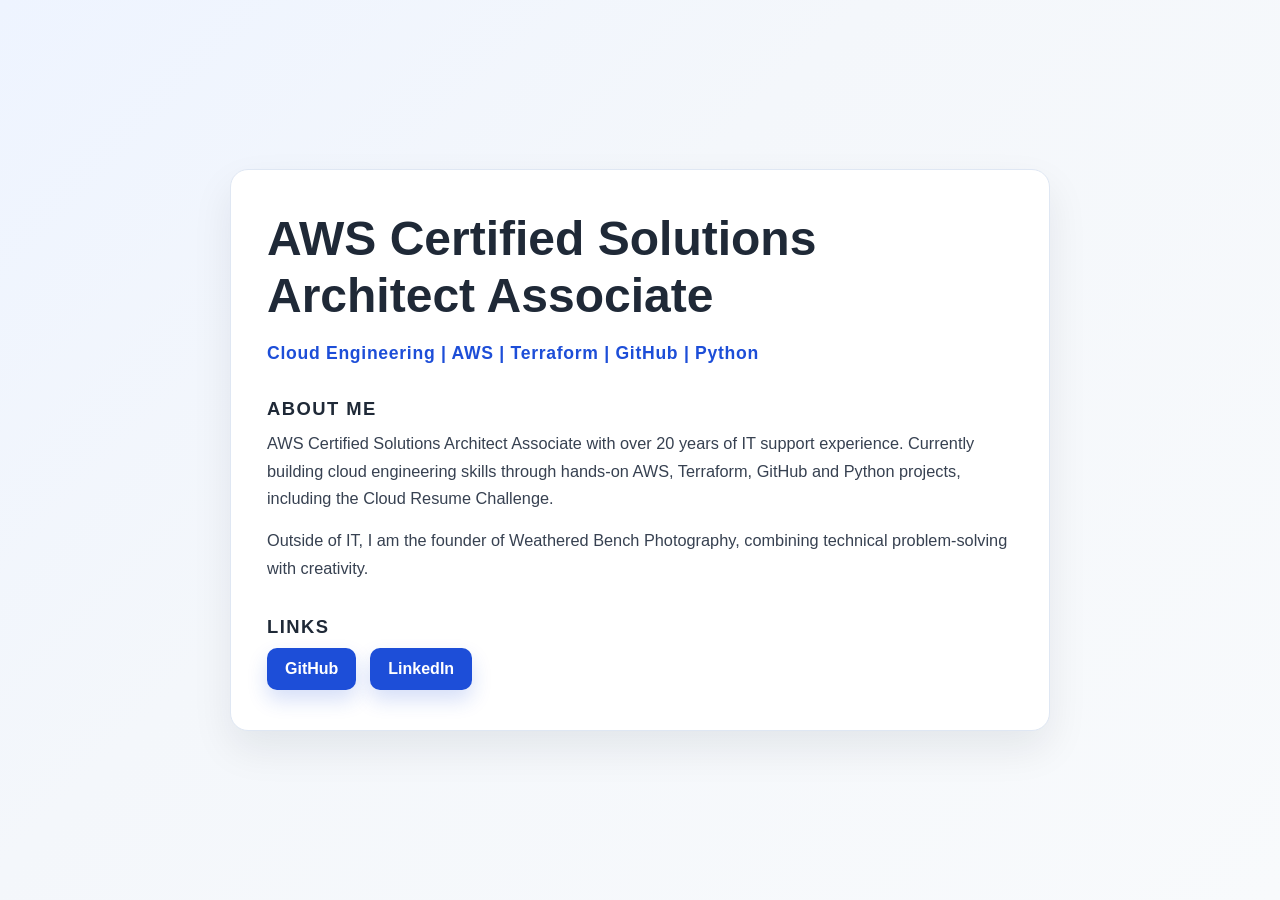
==== Website/index.html @ a9804986 "Initial Cloud Resume infrastructure" ====
<!DOCTYPE html>
<html lang="en">
  <head>
    <meta charset="UTF-8" />
    <meta name="viewport" content="width=device-width, initial-scale=1.0" />
    <title>AWS Certified Solutions Architect Associate</title>
    <style>
      :root {
        --bg: #f4f7fb;
        --panel: #ffffff;
        --primary: #1f2937;
        --accent: #1d4ed8;
        --text: #374151;
        --muted: #6b7280;
        --border: #dfe7f3;
        --shadow: 0 18px 40px rgba(15, 23, 42, 0.08);
      }

      * {
        box-sizing: border-box;
      }

      body {
        margin: 0;
        font-family: Arial, Helvetica, sans-serif;
        background: linear-gradient(135deg, #eef4ff 0%, var(--bg) 40%, #f8fafc 100%);
        color: var(--text);
      }

      .page {
        min-height: 100vh;
        display: flex;
        align-items: center;
        justify-content: center;
        padding: 48px 20px;
      }

      .card {
        width: min(820px, 100%);
        background: var(--panel);
        border: 1px solid var(--border);
        border-radius: 18px;
        box-shadow: var(--shadow);
        padding: 40px 36px;
      }

      h1 {
        margin: 0;
        font-size: clamp(2rem, 4vw, 3rem);
        color: var(--primary);
        line-height: 1.2;
      }

      .subtitle {
        margin-top: 18px;
        font-size: 1.1rem;
        color: var(--accent);
        font-weight: 700;
        letter-spacing: 0.04em;
      }

      .section {
        margin-top: 34px;
      }

      .section-title {
        margin: 0 0 10px 0;
        font-size: 1.15rem;
        text-transform: uppercase;
        letter-spacing: 0.08em;
        color: var(--primary);
      }

      p {
        margin: 0;
        line-height: 1.7;
        font-size: 1.02rem;
      }

      .links {
        display: flex;
        flex-wrap: wrap;
        gap: 14px;
        margin-top: 8px;
      }

      .link-button {
        display: inline-block;
        padding: 12px 18px;
        background: var(--accent);
        color: #ffffff;
        text-decoration: none;
        border-radius: 10px;
        font-weight: 700;
        transition: transform 0.2s ease, box-shadow 0.2s ease;
        box-shadow: 0 10px 20px rgba(29, 78, 216, 0.18);
      }

      .link-button:hover {
        transform: translateY(-2px);
      }
    </style>
  </head>
  <body>
    <main class="page">
      <div class="card">
        <h1>AWS Certified Solutions Architect Associate</h1>
        <div class="subtitle">Cloud Engineering | AWS | Terraform | GitHub | Python</div>

        <section class="section">
          <h2 class="section-title">About Me</h2>
          <p>
            AWS Certified Solutions Architect Associate with over 20 years of IT support experience. Currently building cloud engineering skills through hands-on AWS, Terraform, GitHub and Python projects, including the Cloud Resume Challenge.
          </p>
          <p style="margin-top: 14px;">
            Outside of IT, I am the founder of Weathered Bench Photography, combining technical problem-solving with creativity.
          </p>
        </section>

        <section class="section">
          <h2 class="section-title">Links</h2>
          <div class="links">
            <a class="link-button" href="https://loop.usercontent.microsoft/?disableExtension=true&preview=true#" target="_blank" rel="noopener noreferrer">GitHub</a>
            <a class="link-button" href="https://loop.usercontent.microsoft/?disableExtension=true&preview=true#" target="_blank" rel="noopener noreferrer">LinkedIn</a>
          </div>
        </section>
      </div>
    </main>
  </body>
</html>
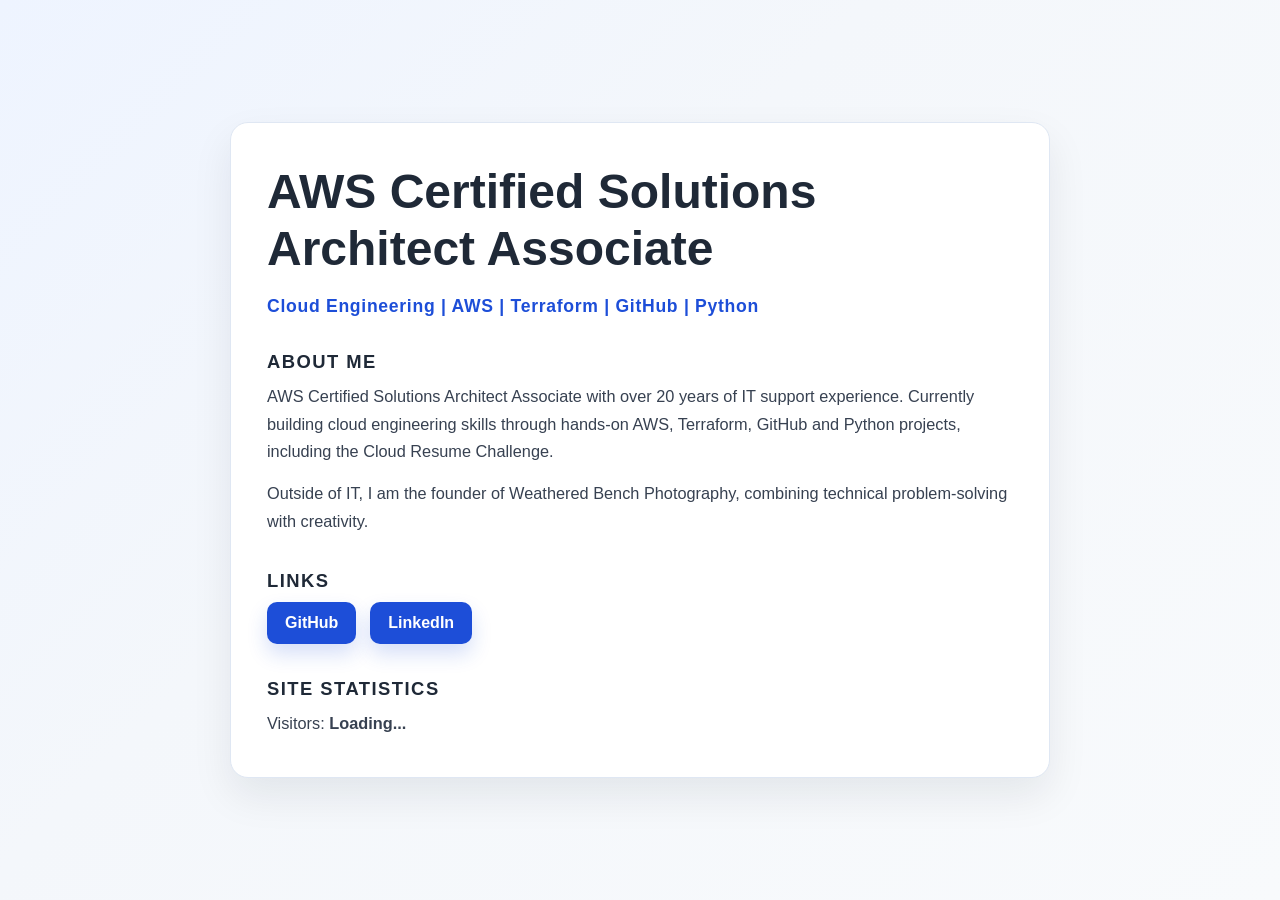
==== commit ede1a64e: "Add visitor counter frontend" ====
--- a/Website/index.html
+++ b/Website/index.html
@@ -124,7 +124,26 @@
             <a class="link-button" href="https://loop.usercontent.microsoft/?disableExtension=true&preview=true#" target="_blank" rel="noopener noreferrer">LinkedIn</a>
           </div>
         </section>
+        <section class="section">
+          <h2 class="section-title">Site Statistics</h2>
+          <p>
+            Visitors:
+            <strong><span id="visitor-count">Loading...</span></strong>
+          </p>
+        </section>
       </div>
     </main>
+    <script>
+<script>
+fetch("https://rssh4yz3c8.execute-api.eu-west-2.amazonaws.com/count")
+  .then(response => response.json())
+  .then(data => {
+    document.getElementById("visitor-count").textContent = data.count;
+  })
+  .catch(error => {
+    console.error("Visitor counter error:", error);
+    document.getElementById("visitor-count").textContent = "Unavailable";
+  });
+</script>
   </body>
 </html>
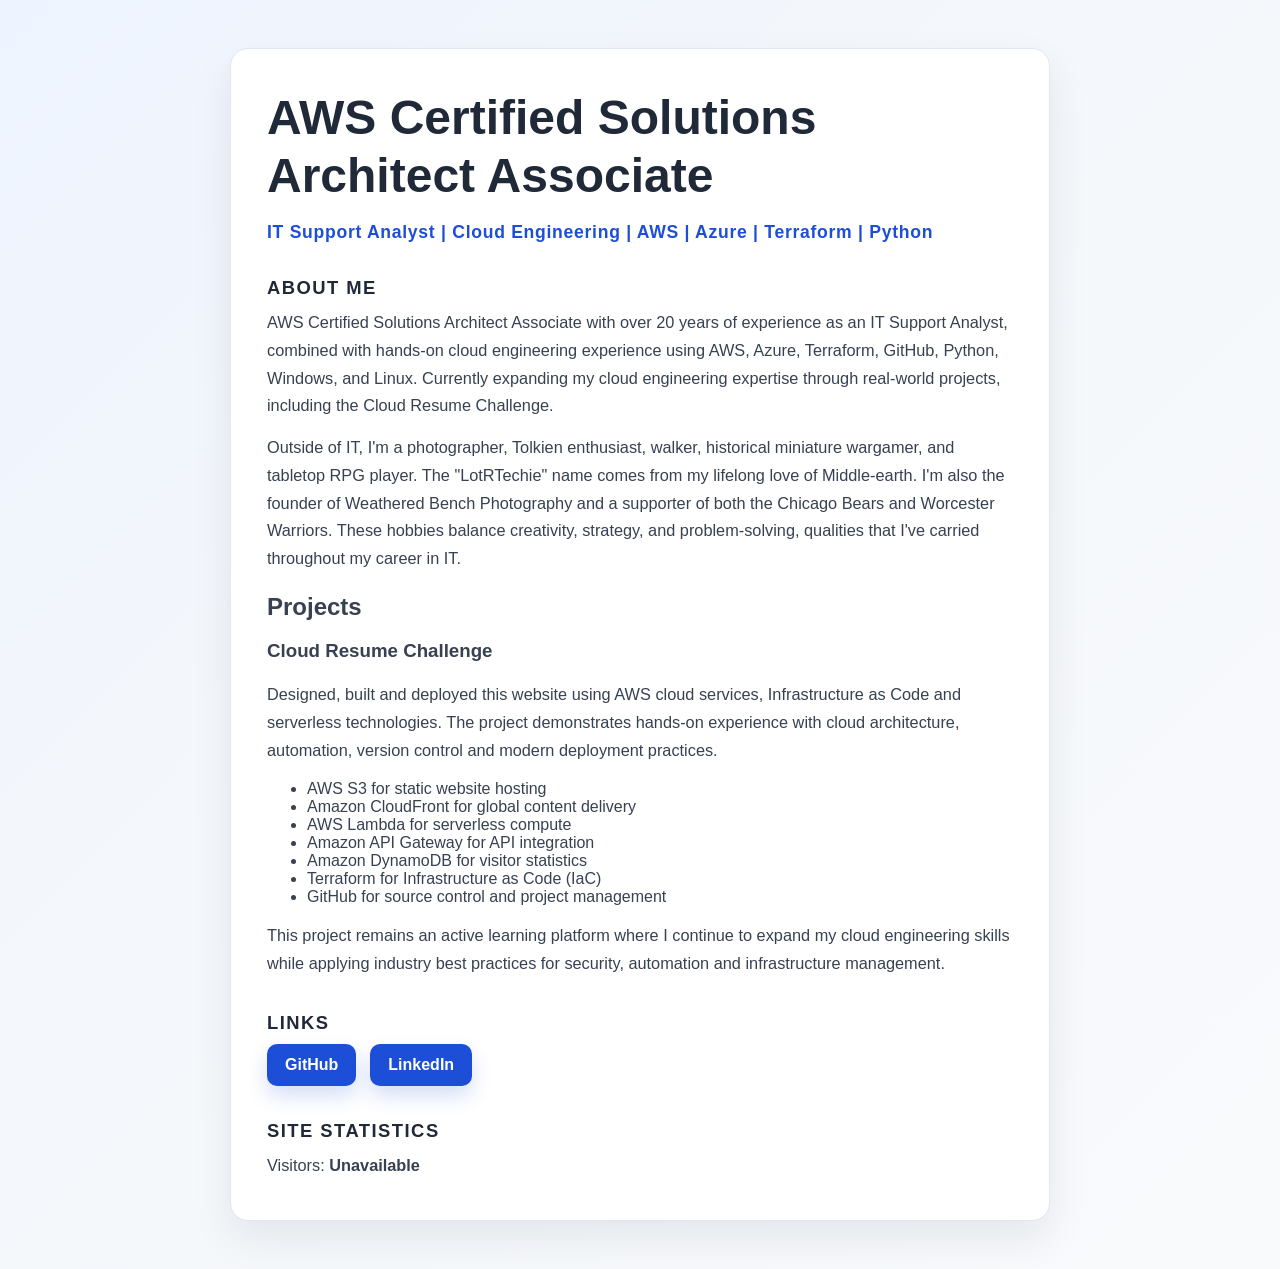
==== commit 20804481: "feat: add custom domain and update cloud resume site" ====
--- a/Website/index.html
+++ b/Website/index.html
@@ -105,23 +105,67 @@
     <main class="page">
       <div class="card">
         <h1>AWS Certified Solutions Architect Associate</h1>
-        <div class="subtitle">Cloud Engineering | AWS | Terraform | GitHub | Python</div>
+        <div class="subtitle">IT Support Analyst | Cloud Engineering | AWS | Azure | Terraform | Python</div>
 
         <section class="section">
           <h2 class="section-title">About Me</h2>
           <p>
-            AWS Certified Solutions Architect Associate with over 20 years of IT support experience. Currently building cloud engineering skills through hands-on AWS, Terraform, GitHub and Python projects, including the Cloud Resume Challenge.
+          
+        AWS Certified Solutions Architect Associate with over 20 years of experience as an IT Support Analyst, combined with hands-on cloud engineering experience using AWS, Azure, Terraform, GitHub, Python, Windows, and Linux. Currently expanding my cloud engineering expertise through real-world projects, including the Cloud Resume Challenge.
           </p>
           <p style="margin-top: 14px;">
-            Outside of IT, I am the founder of Weathered Bench Photography, combining technical problem-solving with creativity.
+          <p>
+       Outside of IT, I'm a photographer, Tolkien enthusiast, walker, historical miniature 
+    wargamer, and tabletop RPG player. The "LotRTechie" name comes from my lifelong love 
+    of Middle-earth. I'm also the founder of Weathered Bench Photography and a supporter 
+    of both the Chicago Bears and Worcester Warriors. These hobbies balance creativity, 
+    strategy, and problem-solving, qualities that I've carried throughout my career in IT.
+</p>
+
+    <h2>Projects</h2>
+
+    <h3>Cloud Resume Challenge</h3>
+
+    <p>
+        Designed, built and deployed this website using AWS cloud services,
+        Infrastructure as Code and serverless technologies. The project demonstrates
+        hands-on experience with cloud architecture, automation, version control and
+        modern deployment practices.
+    </p>
+
+    <ul>
+        <li>AWS S3 for static website hosting</li>
+        <li>Amazon CloudFront for global content delivery</li>
+        <li>AWS Lambda for serverless compute</li>
+        <li>Amazon API Gateway for API integration</li>
+        <li>Amazon DynamoDB for visitor statistics</li>
+        <li>Terraform for Infrastructure as Code (IaC)</li>
+        <li>GitHub for source control and project management</li>
+    </ul>
+
+    <p>
+        This project remains an active learning platform where I continue to expand
+        my cloud engineering skills while applying industry best practices for
+        security, automation and infrastructure management.
+    </p>
           </p>
         </section>
 
         <section class="section">
           <h2 class="section-title">Links</h2>
           <div class="links">
-            <a class="link-button" href="https://loop.usercontent.microsoft/?disableExtension=true&preview=true#" target="_blank" rel="noopener noreferrer">GitHub</a>
-            <a class="link-button" href="https://loop.usercontent.microsoft/?disableExtension=true&preview=true#" target="_blank" rel="noopener noreferrer">LinkedIn</a>
+            <a class="link-button"
+   href="https://github.com/LotRTechGeek/cloud-resume-challenge"
+   target="_blank"
+   rel="noopener noreferrer">
+   GitHub
+</a>
+            <a class="link-button"
+   href="https://www.linkedin.com/in/andy-timms-02abb373"
+   target="_blank"
+   rel="noopener noreferrer">
+   LinkedIn
+</a>
           </div>
         </section>
         <section class="section">
@@ -134,7 +178,6 @@
       </div>
     </main>
     <script>
-<script>
 fetch("https://rssh4yz3c8.execute-api.eu-west-2.amazonaws.com/count")
   .then(response => response.json())
   .then(data => {
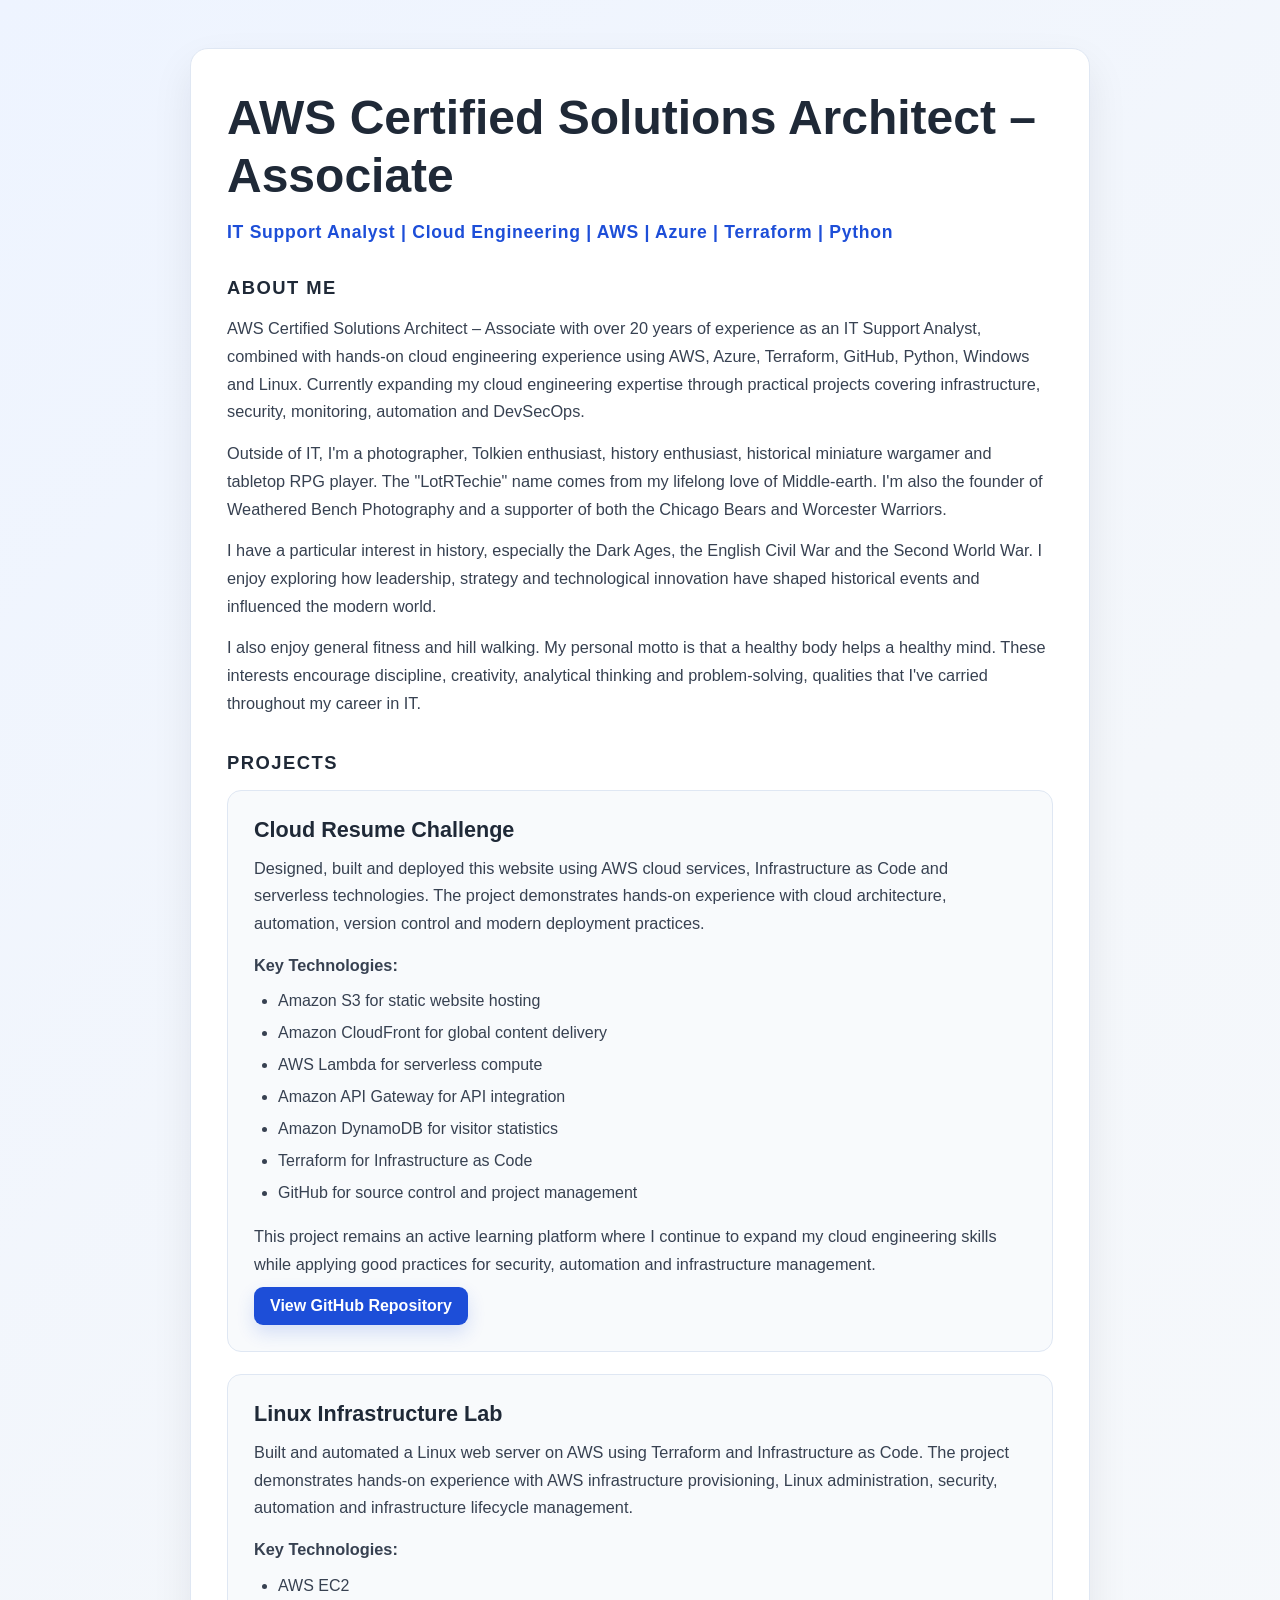
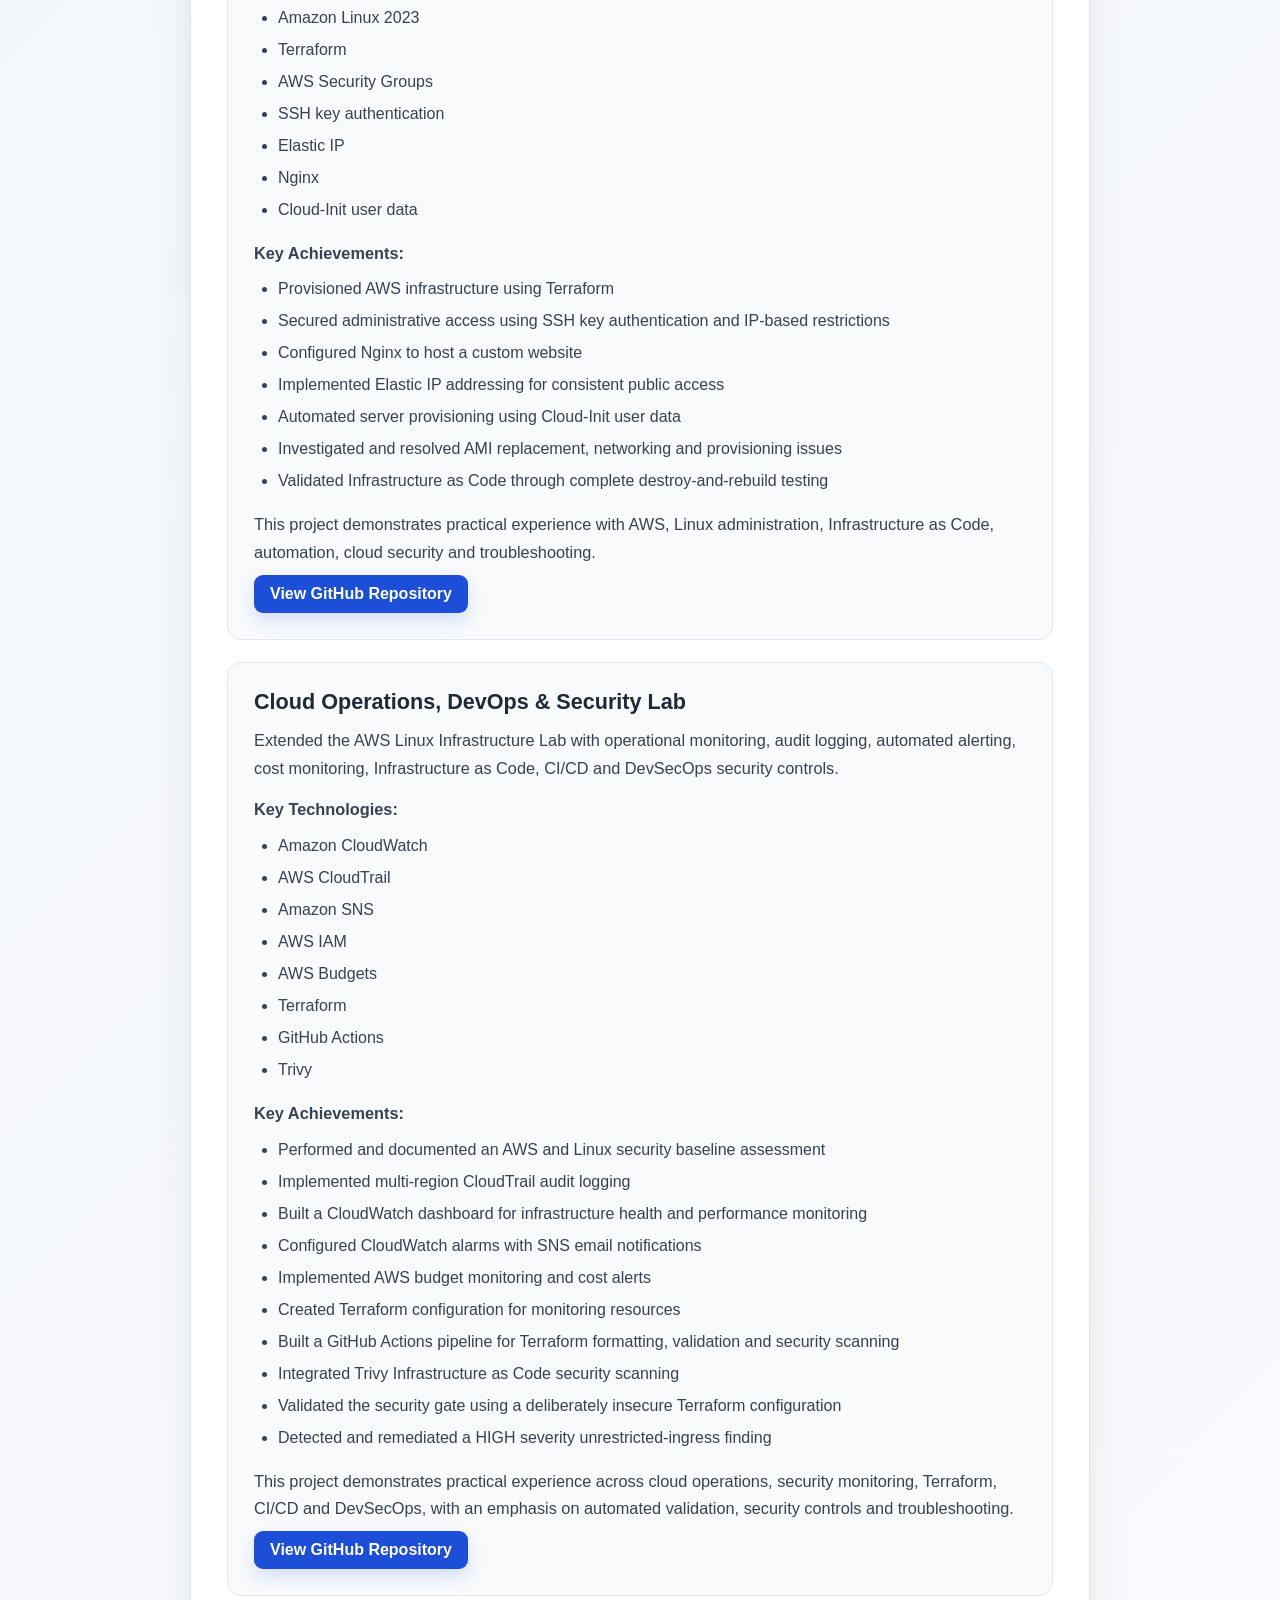
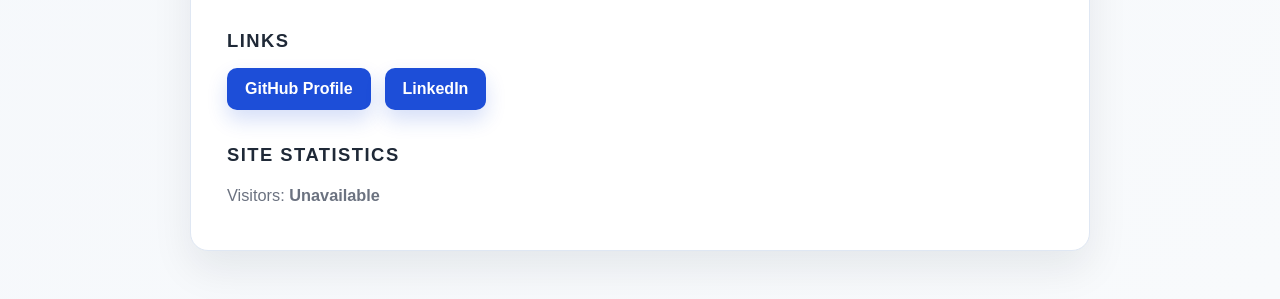
==== commit 0875e8e8: "Added CloudOps project and updated portfolio links" ====
--- a/Website/index.html
+++ b/Website/index.html
@@ -3,13 +3,17 @@
   <head>
     <meta charset="UTF-8" />
     <meta name="viewport" content="width=device-width, initial-scale=1.0" />
-    <title>AWS Certified Solutions Architect Associate</title>
+
+    <title>Andy Timms | Cloud Engineering Portfolio</title>
+
     <style>
       :root {
         --bg: #f4f7fb;
         --panel: #ffffff;
+        --project-panel: #f8fafc;
         --primary: #1f2937;
         --accent: #1d4ed8;
+        --accent-hover: #1e40af;
         --text: #374151;
         --muted: #6b7280;
         --border: #dfe7f3;
@@ -23,7 +27,12 @@
       body {
         margin: 0;
         font-family: Arial, Helvetica, sans-serif;
-        background: linear-gradient(135deg, #eef4ff 0%, var(--bg) 40%, #f8fafc 100%);
+        background: linear-gradient(
+          135deg,
+          #eef4ff 0%,
+          var(--bg) 40%,
+          #f8fafc 100%
+        );
         color: var(--text);
       }
 
@@ -36,7 +45,7 @@
       }
 
       .card {
-        width: min(820px, 100%);
+        width: min(900px, 100%);
         background: var(--panel);
         border: 1px solid var(--border);
         border-radius: 18px;
@@ -49,6 +58,13 @@
         font-size: clamp(2rem, 4vw, 3rem);
         color: var(--primary);
         line-height: 1.2;
+      }
+
+      h3 {
+        margin-top: 0;
+        margin-bottom: 12px;
+        color: var(--primary);
+        font-size: 1.35rem;
       }
 
       .subtitle {
@@ -64,7 +80,7 @@
       }
 
       .section-title {
-        margin: 0 0 10px 0;
+        margin: 0 0 16px 0;
         font-size: 1.15rem;
         text-transform: uppercase;
         letter-spacing: 0.08em;
@@ -75,6 +91,53 @@
         margin: 0;
         line-height: 1.7;
         font-size: 1.02rem;
+      }
+
+      ul {
+        margin-top: 10px;
+        margin-bottom: 18px;
+        padding-left: 24px;
+      }
+
+      li {
+        margin-bottom: 8px;
+        line-height: 1.5;
+      }
+
+      .project {
+        margin-top: 22px;
+        padding: 26px;
+        background: var(--project-panel);
+        border: 1px solid var(--border);
+        border-radius: 14px;
+      }
+
+      .project:first-of-type {
+        margin-top: 0;
+      }
+
+      .project p + p {
+        margin-top: 14px;
+      }
+
+      .project-link {
+        display: inline-block;
+        margin-top: 8px;
+        padding: 10px 16px;
+        background: var(--accent);
+        color: #ffffff;
+        text-decoration: none;
+        border-radius: 9px;
+        font-weight: 700;
+        transition: transform 0.2s ease, background 0.2s ease,
+          box-shadow 0.2s ease;
+        box-shadow: 0 8px 18px rgba(29, 78, 216, 0.16);
+      }
+
+      .project-link:hover,
+      .link-button:hover {
+        transform: translateY(-2px);
+        background: var(--accent-hover);
       }
 
       .links {
@@ -92,84 +155,293 @@
         text-decoration: none;
         border-radius: 10px;
         font-weight: 700;
-        transition: transform 0.2s ease, box-shadow 0.2s ease;
+        transition: transform 0.2s ease, background 0.2s ease,
+          box-shadow 0.2s ease;
         box-shadow: 0 10px 20px rgba(29, 78, 216, 0.18);
       }
 
-      .link-button:hover {
-        transform: translateY(-2px);
+      .site-statistics {
+        color: var(--muted);
+      }
+
+      @media (max-width: 600px) {
+        .page {
+          padding: 20px 12px;
+        }
+
+        .card {
+          padding: 28px 20px;
+        }
+
+        .project {
+          padding: 20px;
+        }
+
+        .link-button,
+        .project-link {
+          width: 100%;
+          text-align: center;
+        }
       }
     </style>
   </head>
+
   <body>
     <main class="page">
       <div class="card">
-        <h1>AWS Certified Solutions Architect Associate</h1>
-        <div class="subtitle">IT Support Analyst | Cloud Engineering | AWS | Azure | Terraform | Python</div>
+        <header>
+          <h1>AWS Certified Solutions Architect – Associate</h1>
+
+          <div class="subtitle">
+            IT Support Analyst | Cloud Engineering | AWS | Azure | Terraform |
+            Python
+          </div>
+        </header>
 
         <section class="section">
           <h2 class="section-title">About Me</h2>
+
           <p>
-          
-        AWS Certified Solutions Architect Associate with over 20 years of experience as an IT Support Analyst, combined with hands-on cloud engineering experience using AWS, Azure, Terraform, GitHub, Python, Windows, and Linux. Currently expanding my cloud engineering expertise through real-world projects, including the Cloud Resume Challenge.
+            AWS Certified Solutions Architect – Associate with over 20 years of
+            experience as an IT Support Analyst, combined with hands-on cloud
+            engineering experience using AWS, Azure, Terraform, GitHub, Python,
+            Windows and Linux. Currently expanding my cloud engineering
+            expertise through practical projects covering infrastructure,
+            security, monitoring, automation and DevSecOps.
           </p>
-          <p style="margin-top: 14px;">
-          <p>
-       Outside of IT, I'm a photographer, Tolkien enthusiast, walker, historical miniature 
-    wargamer, and tabletop RPG player. The "LotRTechie" name comes from my lifelong love 
-    of Middle-earth. I'm also the founder of Weathered Bench Photography and a supporter 
-    of both the Chicago Bears and Worcester Warriors. These hobbies balance creativity, 
-    strategy, and problem-solving, qualities that I've carried throughout my career in IT.
-</p>
-
-    <h2>Projects</h2>
-
-    <h3>Cloud Resume Challenge</h3>
-
-    <p>
-        Designed, built and deployed this website using AWS cloud services,
-        Infrastructure as Code and serverless technologies. The project demonstrates
-        hands-on experience with cloud architecture, automation, version control and
-        modern deployment practices.
-    </p>
-
-    <ul>
-        <li>AWS S3 for static website hosting</li>
-        <li>Amazon CloudFront for global content delivery</li>
-        <li>AWS Lambda for serverless compute</li>
-        <li>Amazon API Gateway for API integration</li>
-        <li>Amazon DynamoDB for visitor statistics</li>
-        <li>Terraform for Infrastructure as Code (IaC)</li>
-        <li>GitHub for source control and project management</li>
-    </ul>
-
-    <p>
-        This project remains an active learning platform where I continue to expand
-        my cloud engineering skills while applying industry best practices for
-        security, automation and infrastructure management.
-    </p>
+
+          <p style="margin-top: 14px">
+            Outside of IT, I'm a photographer, Tolkien enthusiast, history
+            enthusiast, historical miniature wargamer and tabletop RPG player.
+            The "LotRTechie" name comes from my lifelong love of Middle-earth.
+            I'm also the founder of Weathered Bench Photography and a supporter
+            of both the Chicago Bears and Worcester Warriors.
+          </p>
+
+          <p style="margin-top: 14px">
+            I have a particular interest in history, especially the Dark Ages,
+            the English Civil War and the Second World War. I enjoy exploring
+            how leadership, strategy and technological innovation have shaped
+            historical events and influenced the modern world.
+          </p>
+
+          <p style="margin-top: 14px">
+            I also enjoy general fitness and hill walking. My personal motto is
+            that a healthy body helps a healthy mind. These interests encourage
+            discipline, creativity, analytical thinking and problem-solving,
+            qualities that I've carried throughout my career in IT.
           </p>
         </section>
 
         <section class="section">
+          <h2 class="section-title">Projects</h2>
+
+          <article class="project">
+            <h3>Cloud Resume Challenge</h3>
+
+            <p>
+              Designed, built and deployed this website using AWS cloud
+              services, Infrastructure as Code and serverless technologies. The
+              project demonstrates hands-on experience with cloud architecture,
+              automation, version control and modern deployment practices.
+            </p>
+
+            <p><strong>Key Technologies:</strong></p>
+
+            <ul>
+              <li>Amazon S3 for static website hosting</li>
+              <li>Amazon CloudFront for global content delivery</li>
+              <li>AWS Lambda for serverless compute</li>
+              <li>Amazon API Gateway for API integration</li>
+              <li>Amazon DynamoDB for visitor statistics</li>
+              <li>Terraform for Infrastructure as Code</li>
+              <li>GitHub for source control and project management</li>
+            </ul>
+
+            <p>
+              This project remains an active learning platform where I continue
+              to expand my cloud engineering skills while applying good
+              practices for security, automation and infrastructure management.
+            </p>
+
+            <a
+              class="project-link"
+              href="https://github.com/LotRTechGeek/cloud-resume-challenge"
+              target="_blank"
+              rel="noopener noreferrer"
+            >
+              View GitHub Repository
+            </a>
+          </article>
+
+          <article class="project">
+            <h3>Linux Infrastructure Lab</h3>
+
+            <p>
+              Built and automated a Linux web server on AWS using Terraform and
+              Infrastructure as Code. The project demonstrates hands-on
+              experience with AWS infrastructure provisioning, Linux
+              administration, security, automation and infrastructure lifecycle
+              management.
+            </p>
+
+            <p><strong>Key Technologies:</strong></p>
+
+            <ul>
+              <li>AWS EC2</li>
+              <li>Amazon Linux 2023</li>
+              <li>Terraform</li>
+              <li>AWS Security Groups</li>
+              <li>SSH key authentication</li>
+              <li>Elastic IP</li>
+              <li>Nginx</li>
+              <li>Cloud-Init user data</li>
+            </ul>
+
+            <p><strong>Key Achievements:</strong></p>
+
+            <ul>
+              <li>Provisioned AWS infrastructure using Terraform</li>
+              <li>
+                Secured administrative access using SSH key authentication and
+                IP-based restrictions
+              </li>
+              <li>Configured Nginx to host a custom website</li>
+              <li>
+                Implemented Elastic IP addressing for consistent public access
+              </li>
+              <li>
+                Automated server provisioning using Cloud-Init user data
+              </li>
+              <li>
+                Investigated and resolved AMI replacement, networking and
+                provisioning issues
+              </li>
+              <li>
+                Validated Infrastructure as Code through complete
+                destroy-and-rebuild testing
+              </li>
+            </ul>
+
+            <p>
+              This project demonstrates practical experience with AWS, Linux
+              administration, Infrastructure as Code, automation, cloud security
+              and troubleshooting.
+            </p>
+
+            <a
+              class="project-link"
+              href="https://github.com/LotRTechGeek/terraform-linux-lab"
+              target="_blank"
+              rel="noopener noreferrer"
+            >
+              View GitHub Repository
+            </a>
+          </article>
+
+          <article class="project">
+            <h3>Cloud Operations, DevOps &amp; Security Lab</h3>
+
+            <p>
+              Extended the AWS Linux Infrastructure Lab with operational
+              monitoring, audit logging, automated alerting, cost monitoring,
+              Infrastructure as Code, CI/CD and DevSecOps security controls.
+            </p>
+
+            <p><strong>Key Technologies:</strong></p>
+
+            <ul>
+              <li>Amazon CloudWatch</li>
+              <li>AWS CloudTrail</li>
+              <li>Amazon SNS</li>
+              <li>AWS IAM</li>
+              <li>AWS Budgets</li>
+              <li>Terraform</li>
+              <li>GitHub Actions</li>
+              <li>Trivy</li>
+            </ul>
+
+            <p><strong>Key Achievements:</strong></p>
+
+            <ul>
+              <li>
+                Performed and documented an AWS and Linux security baseline
+                assessment
+              </li>
+              <li>Implemented multi-region CloudTrail audit logging</li>
+              <li>
+                Built a CloudWatch dashboard for infrastructure health and
+                performance monitoring
+              </li>
+              <li>
+                Configured CloudWatch alarms with SNS email notifications
+              </li>
+              <li>Implemented AWS budget monitoring and cost alerts</li>
+              <li>
+                Created Terraform configuration for monitoring resources
+              </li>
+              <li>
+                Built a GitHub Actions pipeline for Terraform formatting,
+                validation and security scanning
+              </li>
+              <li>
+                Integrated Trivy Infrastructure as Code security scanning
+              </li>
+              <li>
+                Validated the security gate using a deliberately insecure
+                Terraform configuration
+              </li>
+              <li>
+                Detected and remediated a HIGH severity unrestricted-ingress
+                finding
+              </li>
+            </ul>
+
+            <p>
+              This project demonstrates practical experience across cloud
+              operations, security monitoring, Terraform, CI/CD and DevSecOps,
+              with an emphasis on automated validation, security controls and
+              troubleshooting.
+            </p>
+
+            <a
+              class="project-link"
+              href="https://github.com/LotRTechGeek/cloud-operations-devops-security-lab"
+              target="_blank"
+              rel="noopener noreferrer"
+            >
+              View GitHub Repository
+            </a>
+          </article>
+        </section>
+
+        <section class="section">
           <h2 class="section-title">Links</h2>
+
           <div class="links">
-            <a class="link-button"
-   href="https://github.com/LotRTechGeek/cloud-resume-challenge"
-   target="_blank"
-   rel="noopener noreferrer">
-   GitHub
-</a>
-            <a class="link-button"
-   href="https://www.linkedin.com/in/andy-timms-02abb373"
-   target="_blank"
-   rel="noopener noreferrer">
-   LinkedIn
-</a>
+            <a
+              class="link-button"
+              href="https://github.com/LotRTechGeek"
+              target="_blank"
+              rel="noopener noreferrer"
+            >
+              GitHub Profile
+            </a>
+
+            <a
+              class="link-button"
+              href="https://www.linkedin.com/in/andy-timms-02abb373"
+              target="_blank"
+              rel="noopener noreferrer"
+            >
+              LinkedIn
+            </a>
           </div>
         </section>
-        <section class="section">
+
+        <section class="section site-statistics">
           <h2 class="section-title">Site Statistics</h2>
+
           <p>
             Visitors:
             <strong><span id="visitor-count">Loading...</span></strong>
@@ -177,16 +449,24 @@
         </section>
       </div>
     </main>
+
     <script>
-fetch("https://rssh4yz3c8.execute-api.eu-west-2.amazonaws.com/count")
-  .then(response => response.json())
-  .then(data => {
-    document.getElementById("visitor-count").textContent = data.count;
-  })
-  .catch(error => {
-    console.error("Visitor counter error:", error);
-    document.getElementById("visitor-count").textContent = "Unavailable";
-  });
-</script>
+      fetch("https://rssh4yz3c8.execute-api.eu-west-2.amazonaws.com/count")
+        .then((response) => {
+          if (!response.ok) {
+            throw new Error(`HTTP error: ${response.status}`);
+          }
+
+          return response.json();
+        })
+        .then((data) => {
+          document.getElementById("visitor-count").textContent = data.count;
+        })
+        .catch((error) => {
+          console.error("Visitor counter error:", error);
+          document.getElementById("visitor-count").textContent =
+            "Unavailable";
+        });
+    </script>
   </body>
-</html>
+</html>
